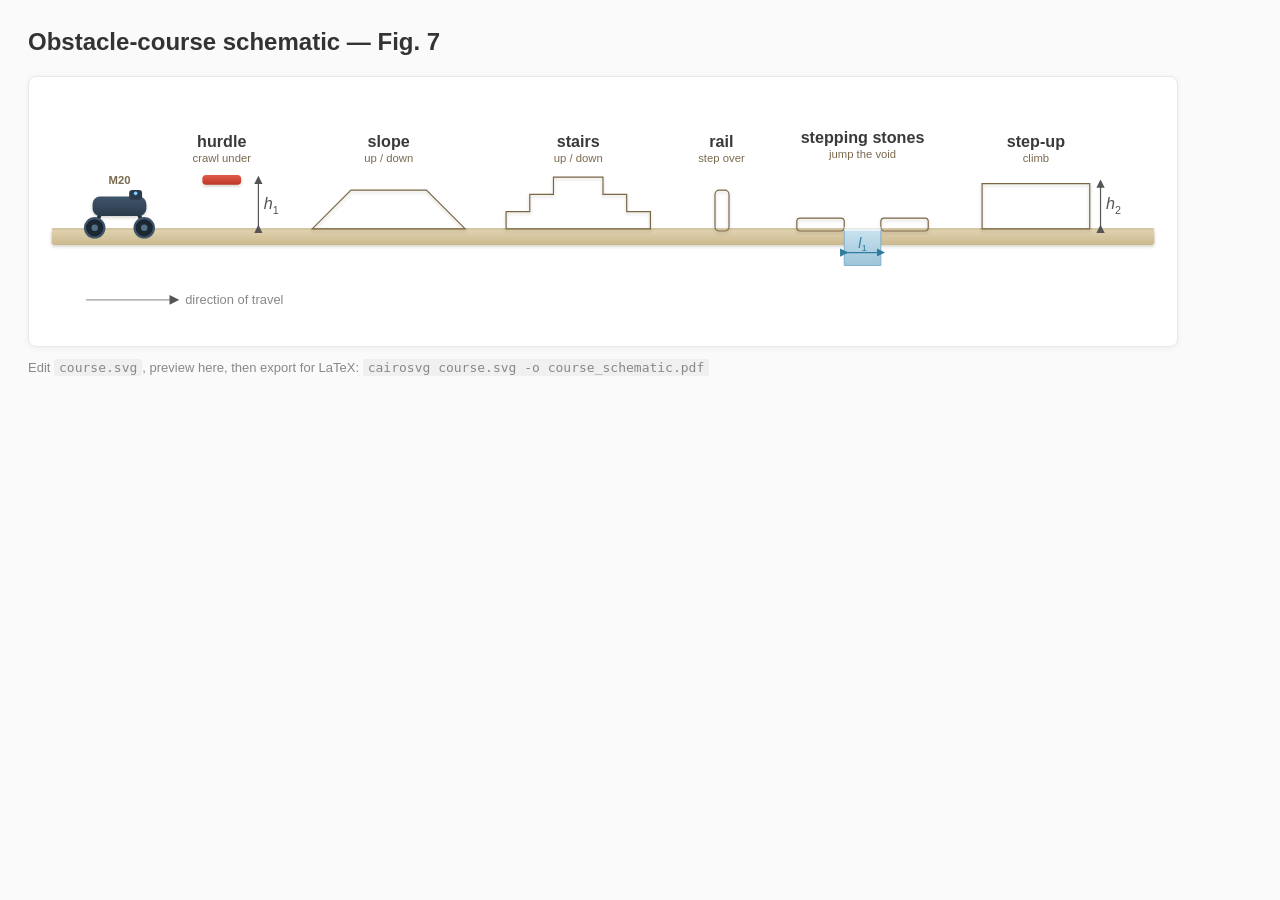
==== scripts/reinforcement_learning/rsl_rl/report_tools/course_fig/index.html @ 999b137e "course figure redesigned as hand-authored SVG (HTML preview + cairosvg->PDF) report_tools/course_fig" ====
<!DOCTYPE html><html><head><meta charset="utf-8"><title>SplitMoE obstacle-course schematic (Fig. 7)</title>
<style>body{background:#fafafa;margin:28px;font-family:Arial,Helvetica,sans-serif}h2{color:#333;font-weight:600}.box{max-width:1120px;background:#fff;border:1px solid #e8e8e8;border-radius:8px;padding:14px;box-shadow:0 1px 6px rgba(0,0,0,.05)}p{color:#888;font-size:13px}code{background:#f0f0f0;padding:1px 5px;border-radius:3px}</style></head><body>
<h2>Obstacle-course schematic &mdash; Fig. 7</h2><div class="box">
<svg xmlns="http://www.w3.org/2000/svg" viewBox="0 0 1040 220" font-family="'Helvetica Neue',Helvetica,Arial,sans-serif">
  <defs>
    <linearGradient id="gGround" x1="0" y1="0" x2="0" y2="1">
      <stop offset="0" stop-color="#e2d4b2"/><stop offset="1" stop-color="#cbb88d"/>
    </linearGradient>
    <linearGradient id="gObst" x1="0" y1="0" x2="0" y2="1">
      <stop offset="0" stop-color="#e9dcbd"/><stop offset="1" stop-color="#d2c094"/>
    </linearGradient>
    <linearGradient id="gBar" x1="0" y1="0" x2="0" y2="1">
      <stop offset="0" stop-color="#e25b4a"/><stop offset="1" stop-color="#bc3826"/>
    </linearGradient>
    <linearGradient id="gVoid" x1="0" y1="0" x2="0" y2="1">
      <stop offset="0" stop-color="#cbe3ef"/><stop offset="1" stop-color="#9cc4da"/>
    </linearGradient>
    <linearGradient id="gBody" x1="0" y1="0" x2="0" y2="1">
      <stop offset="0" stop-color="#3e556b"/><stop offset="1" stop-color="#2b3b4c"/>
    </linearGradient>
    <filter id="soft" x="-30%" y="-30%" width="160%" height="160%">
      <feDropShadow dx="0" dy="1.6" stdDeviation="1.6" flood-color="#3a2f1d" flood-opacity="0.22"/>
    </filter>
    <marker id="ah" markerWidth="7" markerHeight="7" refX="3.5" refY="3.5" orient="auto">
      <path d="M0,0 L7,3.5 L0,7 Z" fill="#555"/>
    </marker>
    <marker id="ahb" markerWidth="7" markerHeight="7" refX="3.5" refY="3.5" orient="auto">
      <path d="M0,0 L7,3.5 L0,7 Z" fill="#2f7d9e"/>
    </marker>
  </defs>
  <style>
    .lab{font-size:15px;font-weight:700;fill:#3a3a3a;text-anchor:middle}
    .sub{font-size:10.5px;fill:#7a6a4f;text-anchor:middle}
    .dim{font-size:15px;font-style:italic;fill:#555;text-anchor:middle}
    .dimv{font-size:13px;font-style:italic;fill:#2f7d9e;text-anchor:middle}
    .edge{fill:none;stroke:#7a6747;stroke-width:1.1}
    .note{font-size:12px;fill:#888;text-anchor:middle}
    .arr{stroke:#555;stroke-width:1.1;marker-start:url(#ah);marker-end:url(#ah)}
    .arrv{stroke:#2f7d9e;stroke-width:1.1;marker-start:url(#ahb);marker-end:url(#ahb)}
  </style>

  <!-- ===== thin ground band (track) ===== -->
  <g filter="url(#soft)">
    <rect x="8" y="128" width="1024" height="15" rx="3" fill="url(#gGround)"/>
  </g>
  <line x1="8" y1="128" x2="1032" y2="128" stroke="#b9a679" stroke-width="0.8"/>

  <!-- ===== obstacles (left -> right) ===== -->
  <!-- slope -->
  <g filter="url(#soft)">
    <path d="M250,128 L286,92 L356,92 L392,128 Z" fill="url(#gObst)" class="edge"/>
  </g>
  <!-- stairs -->
  <g filter="url(#soft)">
    <path d="M430,128 L430,112 L452,112 L452,96 L474,96 L474,80 L520,80 L520,96 L542,96 L542,112 L564,112 L564,128 Z"
          fill="url(#gObst)" class="edge"/>
  </g>
  <!-- rail (step-over) -->
  <g filter="url(#soft)">
    <rect x="624" y="92" width="13" height="38" rx="4" fill="url(#gObst)" class="edge"/>
  </g>
  <!-- stepping stones: two blocks + void notch -->
  <g filter="url(#soft)">
    <rect x="700" y="118" width="44" height="12" rx="3" fill="url(#gObst)" class="edge"/>
    <rect x="778" y="118" width="44" height="12" rx="3" fill="url(#gObst)" class="edge"/>
  </g>
  <path d="M744,128 L744,162 L778,162 L778,128" fill="url(#gVoid)" stroke="#7fb0c9" stroke-width="0.9"/>
  <rect x="744" y="126" width="34" height="4" fill="#fff" opacity="0.55"/>
  <!-- step-up platform -->
  <g filter="url(#soft)">
    <path d="M872,128 L872,86 L972,86 L972,128 Z" fill="url(#gObst)" class="edge"/>
  </g>
  <!-- crawl-under hurdle: floating bar -->
  <g filter="url(#soft)"><rect x="148" y="78" width="36" height="9" rx="3.5" fill="url(#gBar)"/></g>

  <!-- ===== M20 robot (wheeled-legged, side view) ===== -->
  <g transform="translate(40,0)">
    <!-- legs -->
    <path d="M14,112 L8,127" stroke="#22303d" stroke-width="3.4" stroke-linecap="round"/>
    <path d="M48,112 L54,127" stroke="#22303d" stroke-width="3.4" stroke-linecap="round"/>
    <!-- body -->
    <g filter="url(#soft)"><rect x="6" y="98" width="50" height="18" rx="7" fill="url(#gBody)"/></g>
    <rect x="40" y="92" width="12" height="9" rx="3" fill="#2b3b4c"/> <!-- head/sensor -->
    <circle cx="46" cy="95" r="1.7" fill="#7fd0ff"/>
    <!-- wheels -->
    <circle cx="8" cy="127" r="9" fill="#1c2731" stroke="#3e556b" stroke-width="2"/>
    <circle cx="8" cy="127" r="3" fill="#52708a"/>
    <circle cx="54" cy="127" r="9" fill="#1c2731" stroke="#3e556b" stroke-width="2"/>
    <circle cx="54" cy="127" r="3" fill="#52708a"/>
    <text x="31" y="86" class="sub" fill="#3e556b" font-weight="700">M20</text>
  </g>

  <!-- ===== labels ===== -->
  <text class="lab" x="166" y="52">hurdle</text><text class="sub" x="166" y="66">crawl under</text>
  <text class="lab" x="321" y="52">slope</text><text class="sub" x="321" y="66">up / down</text>
  <text class="lab" x="497" y="52">stairs</text><text class="sub" x="497" y="66">up / down</text>
  <text class="lab" x="630" y="52">rail</text><text class="sub" x="630" y="66">step over</text>
  <text class="lab" x="761" y="48">stepping stones</text><text class="sub" x="761" y="62">jump the void</text>
  <text class="lab" x="922" y="52">step-up</text><text class="sub" x="922" y="66">climb</text>

  <!-- ===== dimension callouts (symbolic) ===== -->
  <line class="arr" x1="200" y1="128" x2="200" y2="82.5"/>
  <text class="dim" x="212" y="110">h<tspan dy="4" font-size="10" font-style="normal">1</tspan></text>
  <line class="arrv" x1="744" y1="150" x2="778" y2="150"/>
  <text class="dimv" x="761" y="146">l<tspan dy="3" font-size="9" font-style="normal">1</tspan></text>
  <line class="arr" x1="982" y1="128" x2="982" y2="86"/>
  <text class="dim" x="994" y="110">h<tspan dy="4" font-size="10" font-style="normal">2</tspan></text>

  <!-- ===== direction of travel ===== -->
  <line x1="40" y1="194" x2="122" y2="194" stroke="#9a9a9a" stroke-width="1.3" marker-end="url(#ah)"/>
  <text class="note" style="text-anchor:start" x="132" y="198">direction of travel</text>
</svg>
</div><p>Edit <code>course.svg</code>, preview here, then export for LaTeX: <code>cairosvg course.svg -o course_schematic.pdf</code></p></body></html>
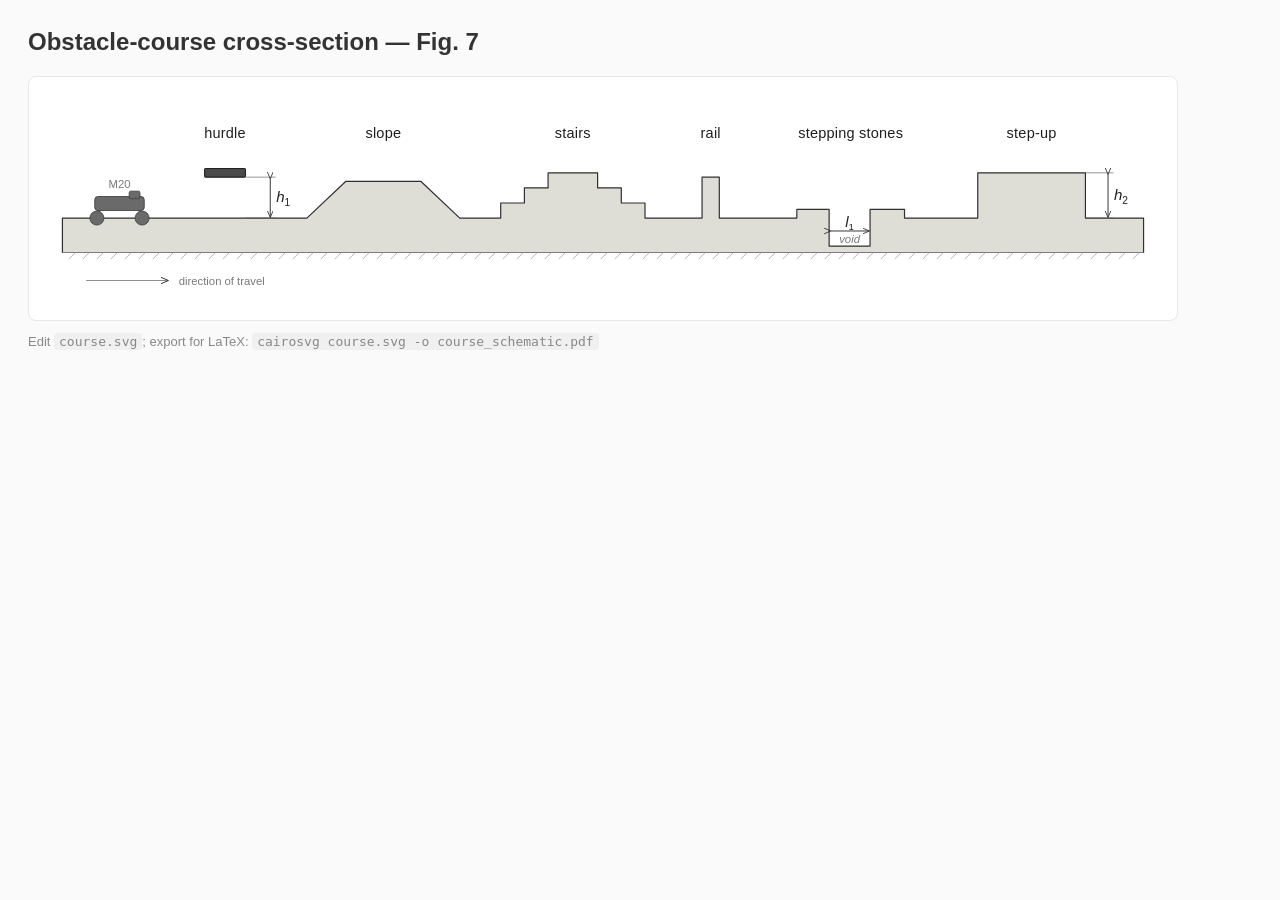
==== commit 5b76006d: "course figure: technical cross-section style (grayscale, ground hatch, dim lines) Redesigned from th" ====
--- a/scripts/reinforcement_learning/rsl_rl/report_tools/course_fig/index.html
+++ b/scripts/reinforcement_learning/rsl_rl/report_tools/course_fig/index.html
@@ -1,113 +1,77 @@
 <!DOCTYPE html><html><head><meta charset="utf-8"><title>SplitMoE obstacle-course schematic (Fig. 7)</title>
-<style>body{background:#fafafa;margin:28px;font-family:Arial,Helvetica,sans-serif}h2{color:#333;font-weight:600}.box{max-width:1120px;background:#fff;border:1px solid #e8e8e8;border-radius:8px;padding:14px;box-shadow:0 1px 6px rgba(0,0,0,.05)}p{color:#888;font-size:13px}code{background:#f0f0f0;padding:1px 5px;border-radius:3px}</style></head><body>
-<h2>Obstacle-course schematic &mdash; Fig. 7</h2><div class="box">
-<svg xmlns="http://www.w3.org/2000/svg" viewBox="0 0 1040 220" font-family="'Helvetica Neue',Helvetica,Arial,sans-serif">
+<style>body{background:#fafafa;margin:28px;font-family:Arial,Helvetica,sans-serif}h2{color:#333;font-weight:600}.box{max-width:1120px;background:#fff;border:1px solid #e8e8e8;border-radius:8px;padding:14px}p{color:#888;font-size:13px}code{background:#f0f0f0;padding:1px 5px;border-radius:3px}</style></head><body>
+<h2>Obstacle-course cross-section &mdash; Fig. 7</h2><div class="box">
+<svg xmlns="http://www.w3.org/2000/svg" viewBox="0 0 1040 196" font-family="'Nimbus Sans','Helvetica Neue',Helvetica,Arial,sans-serif">
   <defs>
-    <linearGradient id="gGround" x1="0" y1="0" x2="0" y2="1">
-      <stop offset="0" stop-color="#e2d4b2"/><stop offset="1" stop-color="#cbb88d"/>
-    </linearGradient>
-    <linearGradient id="gObst" x1="0" y1="0" x2="0" y2="1">
-      <stop offset="0" stop-color="#e9dcbd"/><stop offset="1" stop-color="#d2c094"/>
-    </linearGradient>
-    <linearGradient id="gBar" x1="0" y1="0" x2="0" y2="1">
-      <stop offset="0" stop-color="#e25b4a"/><stop offset="1" stop-color="#bc3826"/>
-    </linearGradient>
-    <linearGradient id="gVoid" x1="0" y1="0" x2="0" y2="1">
-      <stop offset="0" stop-color="#cbe3ef"/><stop offset="1" stop-color="#9cc4da"/>
-    </linearGradient>
-    <linearGradient id="gBody" x1="0" y1="0" x2="0" y2="1">
-      <stop offset="0" stop-color="#3e556b"/><stop offset="1" stop-color="#2b3b4c"/>
-    </linearGradient>
-    <filter id="soft" x="-30%" y="-30%" width="160%" height="160%">
-      <feDropShadow dx="0" dy="1.6" stdDeviation="1.6" flood-color="#3a2f1d" flood-opacity="0.22"/>
-    </filter>
-    <marker id="ah" markerWidth="7" markerHeight="7" refX="3.5" refY="3.5" orient="auto">
-      <path d="M0,0 L7,3.5 L0,7 Z" fill="#555"/>
-    </marker>
-    <marker id="ahb" markerWidth="7" markerHeight="7" refX="3.5" refY="3.5" orient="auto">
-      <path d="M0,0 L7,3.5 L0,7 Z" fill="#2f7d9e"/>
+    <marker id="dim" markerWidth="9" markerHeight="9" refX="6.5" refY="3" orient="auto">
+      <path d="M0,0 L7,3 L0,6" fill="none" stroke="#333" stroke-width="0.9"/>
     </marker>
   </defs>
   <style>
-    .lab{font-size:15px;font-weight:700;fill:#3a3a3a;text-anchor:middle}
-    .sub{font-size:10.5px;fill:#7a6a4f;text-anchor:middle}
-    .dim{font-size:15px;font-style:italic;fill:#555;text-anchor:middle}
-    .dimv{font-size:13px;font-style:italic;fill:#2f7d9e;text-anchor:middle}
-    .edge{fill:none;stroke:#7a6747;stroke-width:1.1}
-    .note{font-size:12px;fill:#888;text-anchor:middle}
-    .arr{stroke:#555;stroke-width:1.1;marker-start:url(#ah);marker-end:url(#ah)}
-    .arrv{stroke:#2f7d9e;stroke-width:1.1;marker-start:url(#ahb);marker-end:url(#ahb)}
+    .terr{fill:#deded6;stroke:#2f2f2f;stroke-width:1.1;stroke-linejoin:round}
+    .bar{fill:#4a4a4a;stroke:#222;stroke-width:1}
+    .lab{font-size:13.5px;fill:#1f1f1f;text-anchor:middle;letter-spacing:.2px}
+    .sym{font-size:14px;font-style:italic;fill:#222;text-anchor:middle}
+    .ext{stroke:#5a5a5a;stroke-width:0.6}
+    .dml{stroke:#333;stroke-width:0.9;marker-start:url(#dim);marker-end:url(#dim)}
+    .note{font-size:10.5px;fill:#7a7a7a}
+    .rob{fill:#6a6a6a;stroke:#3f3f3f;stroke-width:0.8}
   </style>
 
-  <!-- ===== thin ground band (track) ===== -->
-  <g filter="url(#soft)">
-    <rect x="8" y="128" width="1024" height="15" rx="3" fill="url(#gGround)"/>
-  </g>
-  <line x1="8" y1="128" x2="1032" y2="128" stroke="#b9a679" stroke-width="0.8"/>
-
-  <!-- ===== obstacles (left -> right) ===== -->
-  <!-- slope -->
-  <g filter="url(#soft)">
-    <path d="M250,128 L286,92 L356,92 L392,128 Z" fill="url(#gObst)" class="edge"/>
-  </g>
-  <!-- stairs -->
-  <g filter="url(#soft)">
-    <path d="M430,128 L430,112 L452,112 L452,96 L474,96 L474,80 L520,80 L520,96 L542,96 L542,112 L564,112 L564,128 Z"
-          fill="url(#gObst)" class="edge"/>
-  </g>
-  <!-- rail (step-over) -->
-  <g filter="url(#soft)">
-    <rect x="624" y="92" width="13" height="38" rx="4" fill="url(#gObst)" class="edge"/>
-  </g>
-  <!-- stepping stones: two blocks + void notch -->
-  <g filter="url(#soft)">
-    <rect x="700" y="118" width="44" height="12" rx="3" fill="url(#gObst)" class="edge"/>
-    <rect x="778" y="118" width="44" height="12" rx="3" fill="url(#gObst)" class="edge"/>
-  </g>
-  <path d="M744,128 L744,162 L778,162 L778,128" fill="url(#gVoid)" stroke="#7fb0c9" stroke-width="0.9"/>
-  <rect x="744" y="126" width="34" height="4" fill="#fff" opacity="0.55"/>
-  <!-- step-up platform -->
-  <g filter="url(#soft)">
-    <path d="M872,128 L872,86 L972,86 L972,128 Z" fill="url(#gObst)" class="edge"/>
-  </g>
-  <!-- crawl-under hurdle: floating bar -->
-  <g filter="url(#soft)"><rect x="148" y="78" width="36" height="9" rx="3.5" fill="url(#gBar)"/></g>
-
-  <!-- ===== M20 robot (wheeled-legged, side view) ===== -->
-  <g transform="translate(40,0)">
-    <!-- legs -->
-    <path d="M14,112 L8,127" stroke="#22303d" stroke-width="3.4" stroke-linecap="round"/>
-    <path d="M48,112 L54,127" stroke="#22303d" stroke-width="3.4" stroke-linecap="round"/>
-    <!-- body -->
-    <g filter="url(#soft)"><rect x="6" y="98" width="50" height="18" rx="7" fill="url(#gBody)"/></g>
-    <rect x="40" y="92" width="12" height="9" rx="3" fill="#2b3b4c"/> <!-- head/sensor -->
-    <circle cx="46" cy="95" r="1.7" fill="#7fd0ff"/>
-    <!-- wheels -->
-    <circle cx="8" cy="127" r="9" fill="#1c2731" stroke="#3e556b" stroke-width="2"/>
-    <circle cx="8" cy="127" r="3" fill="#52708a"/>
-    <circle cx="54" cy="127" r="9" fill="#1c2731" stroke="#3e556b" stroke-width="2"/>
-    <circle cx="54" cy="127" r="3" fill="#52708a"/>
-    <text x="31" y="86" class="sub" fill="#3e556b" font-weight="700">M20</text>
+  <!-- ===== terrain cross-section (continuous solid) ===== -->
+  <path class="terr" d="M18,118 L245,118 L281,84 L351,84 L387,118
+    L425,118 L425,104 L447,104 L447,90 L469,90 L469,76 L515,76 L515,90 L537,90 L537,104 L559,104 L559,118
+    L612,118 L612,80 L628,80 L628,118
+    L700,118 L700,110 L730,110 L730,144 L768,144 L768,110 L800,110 L800,118
+    L868,118 L868,76 L968,76 L968,118
+    L1022,118 L1022,150 L18,150 Z"/>
+  <!-- engineering 'solid ground' hatch ticks under the section -->
+  <g stroke="#9a9a9a" stroke-width="0.7">
+    <line x1="18" y1="150" x2="1022" y2="150"/>
+    <!-- ticks generated below -->
+    <line x1="30" y1="150" x2="24" y2="156"/><line x1="43" y1="150" x2="37" y2="156"/><line x1="56" y1="150" x2="50" y2="156"/><line x1="69" y1="150" x2="63" y2="156"/><line x1="82" y1="150" x2="76" y2="156"/><line x1="95" y1="150" x2="89" y2="156"/><line x1="108" y1="150" x2="102" y2="156"/><line x1="121" y1="150" x2="115" y2="156"/><line x1="134" y1="150" x2="128" y2="156"/><line x1="147" y1="150" x2="141" y2="156"/><line x1="160" y1="150" x2="154" y2="156"/><line x1="173" y1="150" x2="167" y2="156"/><line x1="186" y1="150" x2="180" y2="156"/><line x1="199" y1="150" x2="193" y2="156"/><line x1="212" y1="150" x2="206" y2="156"/><line x1="225" y1="150" x2="219" y2="156"/><line x1="238" y1="150" x2="232" y2="156"/><line x1="251" y1="150" x2="245" y2="156"/><line x1="264" y1="150" x2="258" y2="156"/><line x1="277" y1="150" x2="271" y2="156"/><line x1="290" y1="150" x2="284" y2="156"/><line x1="303" y1="150" x2="297" y2="156"/><line x1="316" y1="150" x2="310" y2="156"/><line x1="329" y1="150" x2="323" y2="156"/><line x1="342" y1="150" x2="336" y2="156"/><line x1="355" y1="150" x2="349" y2="156"/><line x1="368" y1="150" x2="362" y2="156"/><line x1="381" y1="150" x2="375" y2="156"/><line x1="394" y1="150" x2="388" y2="156"/><line x1="407" y1="150" x2="401" y2="156"/><line x1="420" y1="150" x2="414" y2="156"/><line x1="433" y1="150" x2="427" y2="156"/><line x1="446" y1="150" x2="440" y2="156"/><line x1="459" y1="150" x2="453" y2="156"/><line x1="472" y1="150" x2="466" y2="156"/><line x1="485" y1="150" x2="479" y2="156"/><line x1="498" y1="150" x2="492" y2="156"/><line x1="511" y1="150" x2="505" y2="156"/><line x1="524" y1="150" x2="518" y2="156"/><line x1="537" y1="150" x2="531" y2="156"/><line x1="550" y1="150" x2="544" y2="156"/><line x1="563" y1="150" x2="557" y2="156"/><line x1="576" y1="150" x2="570" y2="156"/><line x1="589" y1="150" x2="583" y2="156"/><line x1="602" y1="150" x2="596" y2="156"/><line x1="615" y1="150" x2="609" y2="156"/><line x1="628" y1="150" x2="622" y2="156"/><line x1="641" y1="150" x2="635" y2="156"/><line x1="654" y1="150" x2="648" y2="156"/><line x1="667" y1="150" x2="661" y2="156"/><line x1="680" y1="150" x2="674" y2="156"/><line x1="693" y1="150" x2="687" y2="156"/><line x1="706" y1="150" x2="700" y2="156"/><line x1="719" y1="150" x2="713" y2="156"/><line x1="732" y1="150" x2="726" y2="156"/><line x1="745" y1="150" x2="739" y2="156"/><line x1="758" y1="150" x2="752" y2="156"/><line x1="771" y1="150" x2="765" y2="156"/><line x1="784" y1="150" x2="778" y2="156"/><line x1="797" y1="150" x2="791" y2="156"/><line x1="810" y1="150" x2="804" y2="156"/><line x1="823" y1="150" x2="817" y2="156"/><line x1="836" y1="150" x2="830" y2="156"/><line x1="849" y1="150" x2="843" y2="156"/><line x1="862" y1="150" x2="856" y2="156"/><line x1="875" y1="150" x2="869" y2="156"/><line x1="888" y1="150" x2="882" y2="156"/><line x1="901" y1="150" x2="895" y2="156"/><line x1="914" y1="150" x2="908" y2="156"/><line x1="927" y1="150" x2="921" y2="156"/><line x1="940" y1="150" x2="934" y2="156"/><line x1="953" y1="150" x2="947" y2="156"/><line x1="966" y1="150" x2="960" y2="156"/><line x1="979" y1="150" x2="973" y2="156"/><line x1="992" y1="150" x2="986" y2="156"/><line x1="1005" y1="150" x2="999" y2="156"/><line x1="1018" y1="150" x2="1012" y2="156"/>
   </g>
 
-  <!-- ===== labels ===== -->
-  <text class="lab" x="166" y="52">hurdle</text><text class="sub" x="166" y="66">crawl under</text>
-  <text class="lab" x="321" y="52">slope</text><text class="sub" x="321" y="66">up / down</text>
-  <text class="lab" x="497" y="52">stairs</text><text class="sub" x="497" y="66">up / down</text>
-  <text class="lab" x="630" y="52">rail</text><text class="sub" x="630" y="66">step over</text>
-  <text class="lab" x="761" y="48">stepping stones</text><text class="sub" x="761" y="62">jump the void</text>
-  <text class="lab" x="922" y="52">step-up</text><text class="sub" x="922" y="66">climb</text>
+  <!-- crawl-under hurdle bar (floating obstacle) -->
+  <rect class="bar" x="150" y="72" width="38" height="8" rx="1"/>
 
-  <!-- ===== dimension callouts (symbolic) ===== -->
-  <line class="arr" x1="200" y1="128" x2="200" y2="82.5"/>
-  <text class="dim" x="212" y="110">h<tspan dy="4" font-size="10" font-style="normal">1</tspan></text>
-  <line class="arrv" x1="744" y1="150" x2="778" y2="150"/>
-  <text class="dimv" x="761" y="146">l<tspan dy="3" font-size="9" font-style="normal">1</tspan></text>
-  <line class="arr" x1="982" y1="128" x2="982" y2="86"/>
-  <text class="dim" x="994" y="110">h<tspan dy="4" font-size="10" font-style="normal">2</tspan></text>
+  <!-- ===== M20 robot: minimal flat silhouette (scale) ===== -->
+  <g transform="translate(44,0)">
+    <path class="rob" d="M10,109 L6,118" stroke-width="2.6" fill="none" stroke-linecap="round"/>
+    <path class="rob" d="M44,109 L48,118" stroke-width="2.6" fill="none" stroke-linecap="round"/>
+    <rect class="rob" x="4" y="98" width="46" height="13" rx="3"/>
+    <rect class="rob" x="36" y="93" width="10" height="7" rx="1.5"/>
+    <circle class="rob" cx="6" cy="118" r="6.5"/>
+    <circle class="rob" cx="48" cy="118" r="6.5"/>
+    <text x="27" y="90" class="note" text-anchor="middle" fill="#555">M20</text>
+  </g>
 
-  <!-- ===== direction of travel ===== -->
-  <line x1="40" y1="194" x2="122" y2="194" stroke="#9a9a9a" stroke-width="1.3" marker-end="url(#ah)"/>
-  <text class="note" style="text-anchor:start" x="132" y="198">direction of travel</text>
+  <!-- ===== obstacle labels ===== -->
+  <text class="lab" x="169" y="44">hurdle</text>
+  <text class="lab" x="316" y="44">slope</text>
+  <text class="lab" x="492" y="44">stairs</text>
+  <text class="lab" x="620" y="44">rail</text>
+  <text class="lab" x="750" y="44">stepping stones</text>
+  <text class="lab" x="918" y="44">step-up</text>
+
+  <!-- ===== dimensions (engineering style) ===== -->
+  <!-- h1: hurdle clearance -->
+  <line class="ext" x1="188" y1="80" x2="216" y2="80"/>
+  <line class="ext" x1="188" y1="118" x2="216" y2="118"/>
+  <line class="dml" x1="211" y1="81" x2="211" y2="117"/>
+  <text class="sym" x="223" y="103">h<tspan dy="3.5" font-size="9.5" font-style="normal">1</tspan></text>
+  <!-- l1: stepping-stone gap -->
+  <line class="dml" x1="731" y1="130" x2="767" y2="130"/>
+  <text class="sym" x="749" y="126">l<tspan dy="3" font-size="9" font-style="normal">1</tspan></text>
+  <text class="note" x="749" y="141" text-anchor="middle" font-style="italic">void</text>
+  <!-- h2: step-up height -->
+  <line class="ext" x1="968" y1="76" x2="994" y2="76"/>
+  <line class="ext" x1="968" y1="118" x2="994" y2="118"/>
+  <line class="dml" x1="989" y1="77" x2="989" y2="117"/>
+  <text class="sym" x="1001" y="101">h<tspan dy="3.5" font-size="9.5" font-style="normal">2</tspan></text>
+
+  <!-- direction of travel -->
+  <line x1="40" y1="176" x2="116" y2="176" stroke="#8f8f8f" stroke-width="1" marker-end="url(#dim)"/>
+  <text class="note" x="126" y="180">direction of travel</text>
 </svg>
-</div><p>Edit <code>course.svg</code>, preview here, then export for LaTeX: <code>cairosvg course.svg -o course_schematic.pdf</code></p></body></html>
+</div><p>Edit <code>course.svg</code>; export for LaTeX: <code>cairosvg course.svg -o course_schematic.pdf</code></p></body></html>
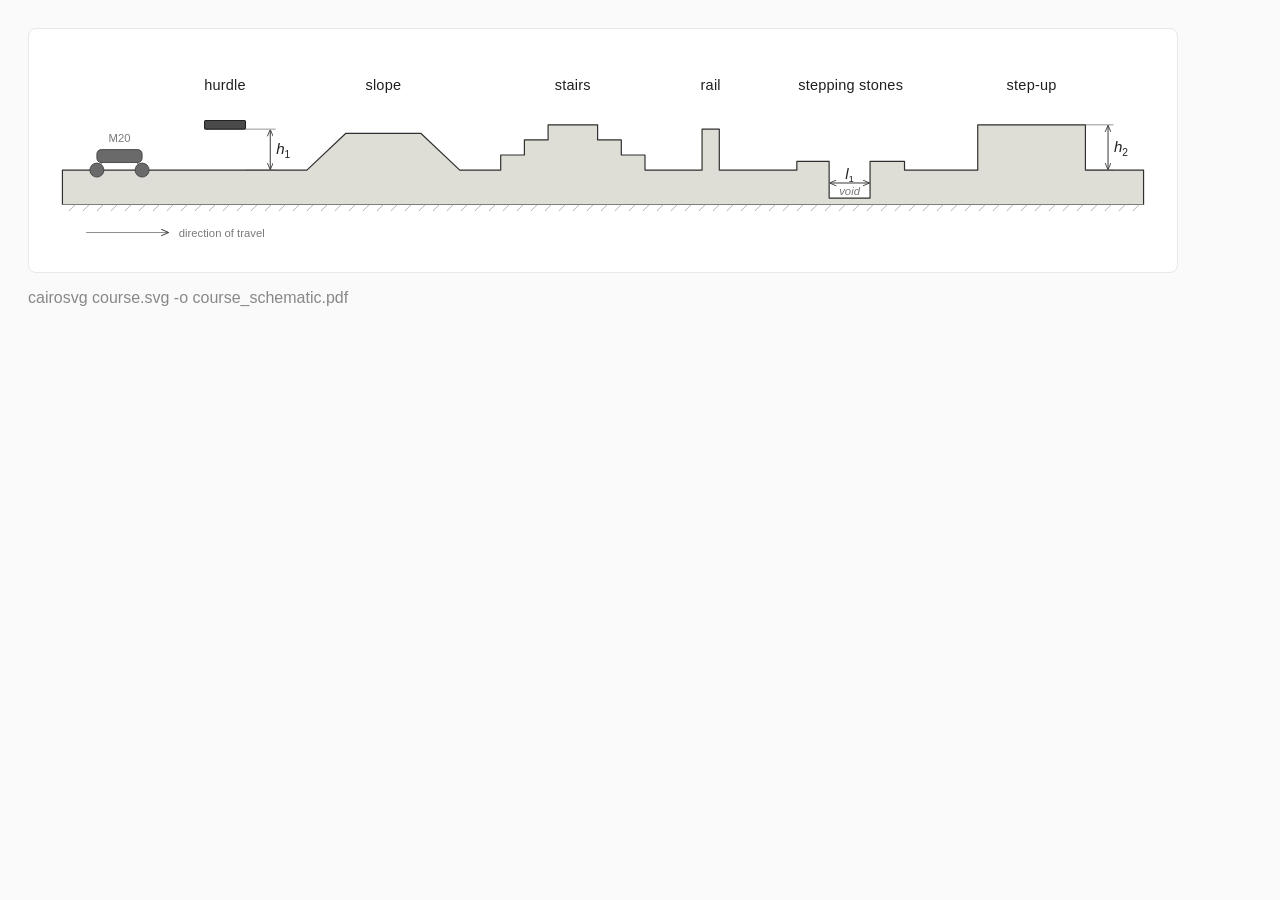
==== commit 3c9ab66c: "course fig: fix dimension arrow directions (outward) + symmetric headless M20" ====
--- a/scripts/reinforcement_learning/rsl_rl/report_tools/course_fig/index.html
+++ b/scripts/reinforcement_learning/rsl_rl/report_tools/course_fig/index.html
@@ -1,10 +1,14 @@
-<!DOCTYPE html><html><head><meta charset="utf-8"><title>SplitMoE obstacle-course schematic (Fig. 7)</title>
-<style>body{background:#fafafa;margin:28px;font-family:Arial,Helvetica,sans-serif}h2{color:#333;font-weight:600}.box{max-width:1120px;background:#fff;border:1px solid #e8e8e8;border-radius:8px;padding:14px}p{color:#888;font-size:13px}code{background:#f0f0f0;padding:1px 5px;border-radius:3px}</style></head><body>
-<h2>Obstacle-course cross-section &mdash; Fig. 7</h2><div class="box">
+<!DOCTYPE html><html><head><meta charset="utf-8"><title>Fig.7 obstacle-course cross-section</title>
+<style>body{background:#fafafa;margin:28px;font-family:Arial}.box{max-width:1120px;background:#fff;border:1px solid #e8e8e8;border-radius:8px;padding:14px}code{background:#f0f0f0;padding:1px 5px;border-radius:3px}</style></head><body><div class="box">
 <svg xmlns="http://www.w3.org/2000/svg" viewBox="0 0 1040 196" font-family="'Nimbus Sans','Helvetica Neue',Helvetica,Arial,sans-serif">
   <defs>
-    <marker id="dim" markerWidth="9" markerHeight="9" refX="6.5" refY="3" orient="auto">
+    <!-- end arrowhead: points along the line (outward at the end) -->
+    <marker id="ae" markerWidth="9" markerHeight="8" refX="6.3" refY="3" orient="auto">
       <path d="M0,0 L7,3 L0,6" fill="none" stroke="#333" stroke-width="0.9"/>
+    </marker>
+    <!-- start arrowhead: points opposite the line (outward at the start) -->
+    <marker id="as" markerWidth="9" markerHeight="8" refX="0.7" refY="3" orient="auto">
+      <path d="M7,0 L0,3 L7,6" fill="none" stroke="#333" stroke-width="0.9"/>
     </marker>
   </defs>
   <style>
@@ -13,7 +17,7 @@
     .lab{font-size:13.5px;fill:#1f1f1f;text-anchor:middle;letter-spacing:.2px}
     .sym{font-size:14px;font-style:italic;fill:#222;text-anchor:middle}
     .ext{stroke:#5a5a5a;stroke-width:0.6}
-    .dml{stroke:#333;stroke-width:0.9;marker-start:url(#dim);marker-end:url(#dim)}
+    .dml{stroke:#333;stroke-width:0.9;marker-start:url(#as);marker-end:url(#ae)}
     .note{font-size:10.5px;fill:#7a7a7a}
     .rob{fill:#6a6a6a;stroke:#3f3f3f;stroke-width:0.8}
   </style>
@@ -37,13 +41,13 @@
 
   <!-- ===== M20 robot: minimal flat silhouette (scale) ===== -->
   <g transform="translate(44,0)">
-    <path class="rob" d="M10,109 L6,118" stroke-width="2.6" fill="none" stroke-linecap="round"/>
-    <path class="rob" d="M44,109 L48,118" stroke-width="2.6" fill="none" stroke-linecap="round"/>
-    <rect class="rob" x="4" y="98" width="46" height="13" rx="3"/>
-    <rect class="rob" x="36" y="93" width="10" height="7" rx="1.5"/>
+    <!-- symmetric wheeled-legged body: 2 legs + 2 wheels, no head -->
+    <path class="rob" d="M12,109 L6,118" stroke-width="2.6" fill="none" stroke-linecap="round"/>
+    <path class="rob" d="M42,109 L48,118" stroke-width="2.6" fill="none" stroke-linecap="round"/>
+    <rect class="rob" x="6" y="99" width="42" height="12" rx="4"/>
     <circle class="rob" cx="6" cy="118" r="6.5"/>
     <circle class="rob" cx="48" cy="118" r="6.5"/>
-    <text x="27" y="90" class="note" text-anchor="middle" fill="#555">M20</text>
+    <text x="27" y="92" class="note" text-anchor="middle" fill="#555">M20</text>
   </g>
 
   <!-- ===== obstacle labels ===== -->
@@ -71,7 +75,7 @@
   <text class="sym" x="1001" y="101">h<tspan dy="3.5" font-size="9.5" font-style="normal">2</tspan></text>
 
   <!-- direction of travel -->
-  <line x1="40" y1="176" x2="116" y2="176" stroke="#8f8f8f" stroke-width="1" marker-end="url(#dim)"/>
+  <line x1="40" y1="176" x2="116" y2="176" stroke="#8f8f8f" stroke-width="1" marker-end="url(#ae)"/>
   <text class="note" x="126" y="180">direction of travel</text>
 </svg>
-</div><p>Edit <code>course.svg</code>; export for LaTeX: <code>cairosvg course.svg -o course_schematic.pdf</code></p></body></html>
+</div><p style="color:#888">cairosvg course.svg -o course_schematic.pdf</p></body></html>
